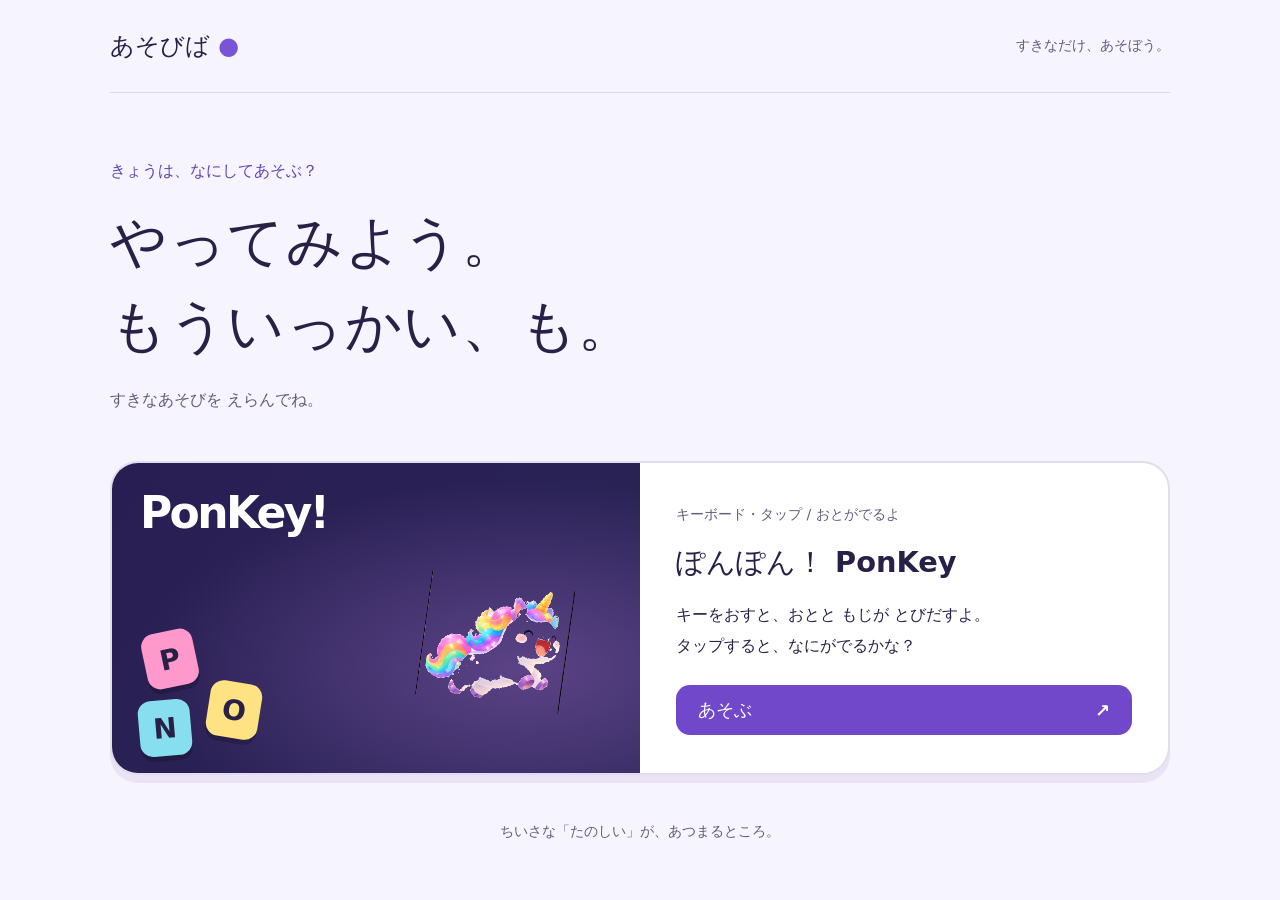
==== public/index.html @ 479d5c34 "initial commit" ====
<!doctype html>
<html lang="ja">
<head>
  <meta charset="utf-8">
  <meta name="viewport" content="width=device-width, initial-scale=1">
  <meta name="theme-color" content="#f6f4ff">
  <meta name="description" content="すきなあそびを、すきなだけ。キーボードやタップで楽しむ、こどものための小さな遊び場。">
  <title>あそびば</title>
  <link rel="stylesheet" href="./assets/style.css">
</head>
<body>
  <header class="site-header">
    <a class="brand" href="./" aria-label="あそびば ホーム">あそびば<span aria-hidden="true"> ●</span></a>
    <span class="header-note">すきなだけ、あそぼう。</span>
  </header>

  <main>
    <div class="intro">
      <p class="eyebrow">きょうは、なにしてあそぶ？</p>
      <h1>やってみよう。<br>もういっかい、も。</h1>
      <p>すきなあそびを えらんでね。</p>
    </div>

    <ul class="games" aria-label="あそびのいちらん">
      <!-- あそびを増やすときは、この li を複製してリンク・画像・説明を変更します。 -->
      <li>
        <a class="game-card" href="./ponkey/" aria-labelledby="ponkey-title" aria-describedby="ponkey-description ponkey-input">
          <div class="game-art" aria-hidden="true">
            <span class="game-wordmark">PonKey!</span>
            <img src="./ponkey/assets/unicorn.png" width="256" height="256" alt="" fetchpriority="high">
            <span class="key key-p">P</span>
            <span class="key key-o">O</span>
            <span class="key key-n">N</span>
          </div>
          <div class="game-info">
            <p class="game-input" id="ponkey-input">キーボード・タップ / おとがでるよ</p>
            <h2 id="ponkey-title">ぽんぽん！ PonKey</h2>
            <p id="ponkey-description">キーをおすと、おとと もじが とびだすよ。<br>タップすると、なにがでるかな？</p>
            <span class="play">あそぶ <span aria-hidden="true">↗</span></span>
          </div>
        </a>
      </li>
    </ul>
  </main>

  <footer>ちいさな「たのしい」が、あつまるところ。</footer>
</body>
</html>
---- public/assets/style.css ----
:root {
  color-scheme: light;
  font-family: ui-rounded, "Hiragino Maru Gothic ProN", "Hiragino Kaku Gothic ProN", system-ui, sans-serif;
  color: #292047;
  background: #f6f4ff;
  font-synthesis: none;
}

* { box-sizing: border-box; }
body { margin: 0; }
a { color: inherit; }

.site-header, main, footer {
  width: min(1060px, calc(100% - 48px));
  margin-inline: auto;
}

.site-header {
  display: flex;
  align-items: center;
  justify-content: space-between;
  gap: 20px;
  padding-block: 30px;
  border-bottom: 1px solid #ded9ee;
}

.brand { font-size: 1.5rem; font-weight: 900; text-decoration: none; }
.brand span { color: #7855d6; }
.header-note { font-size: .875rem; color: #665b7c; }
.intro { padding-block: 52px 30px; }
.eyebrow { color: #6344b6; font-weight: 700; }
h1 { margin: 18px 0; font-size: clamp(2rem, 5vw, 3.5rem); line-height: 1.5; letter-spacing: .03em; }
.intro > p:last-child { color: #665b7c; line-height: 1.8; }

.games { list-style: none; margin: 0; padding: 0; display: grid; gap: 28px; }
.game-card {
  display: grid;
  grid-template-columns: 1fr 1fr;
  overflow: hidden;
  text-decoration: none;
  border: 2px solid #e1dcee;
  border-radius: 28px;
  background: white;
  box-shadow: 0 8px 0 #e9e3f5;
  transition: transform .18s, border-color .18s;
}
.game-card:hover { transform: translateY(-4px); border-color: #9475dc; }
a:focus-visible { outline: 4px solid #7046cf; outline-offset: 6px; }
.game-art {
  position: relative;
  min-height: 310px;
  overflow: hidden;
  background: radial-gradient(ellipse at 78% 66%, #5c4387, transparent 65%), linear-gradient(130deg, #291e54, #292556);
}
.game-wordmark { position: absolute; left: 28px; top: 24px; color: white; font-size: 2.75rem; font-weight: 900; letter-spacing: -.06em; }
.game-art img { position: absolute; width: 245px; height: 245px; object-fit: contain; right: 22px; bottom: 8px; transform: rotate(8deg); }
.key { position: absolute; display: grid; place-items: center; width: 52px; height: 56px; border-radius: 13px; font-size: 1.75rem; font-weight: 900; box-shadow: 0 5px 0 #0003; }
.key-p { left: 32px; bottom: 86px; background: #ff99cb; transform: rotate(-12deg); }
.key-o { left: 96px; bottom: 35px; background: #ffe383; transform: rotate(9deg); }
.key-n { left: 27px; bottom: 17px; background: #87deef; transform: rotate(-5deg); }
.game-info { padding: 36px; align-self: center; }
.game-input { margin-top: 0; color: #665b7c; font-size: .875rem; line-height: 1.8; }
h2 { margin: 12px 0; font-size: clamp(1.35rem, 3vw, 1.8rem); line-height: 1.5; }
.game-info > p { line-height: 1.9; }
.play { display: flex; justify-content: space-between; align-items: center; gap: 24px; margin-top: 24px; padding: 13px 22px; border-radius: 14px; background: #7248cb; color: white; font-size: 1.125rem; font-weight: 800; }
footer { padding-block: 44px 30px; color: #665b7c; font-size: .875rem; text-align: center; line-height: 1.8; }

@media (max-width: 680px) {
  .site-header, main, footer { width: calc(100% - 32px); }
  .site-header { padding-block: 22px; flex-wrap: wrap; gap: 10px; }
  .intro { padding-block: 28px 22px; }
  .game-card { grid-template-columns: minmax(0, 1fr); }
  .game-art { min-height: 280px; }
  .game-art img { width: 220px; height: 220px; right: 10px; }
  .game-info { padding: 24px; }
}

@media (prefers-reduced-motion: reduce) {
  .game-card { transition: none; }
  .game-card:hover { transform: none; }
}
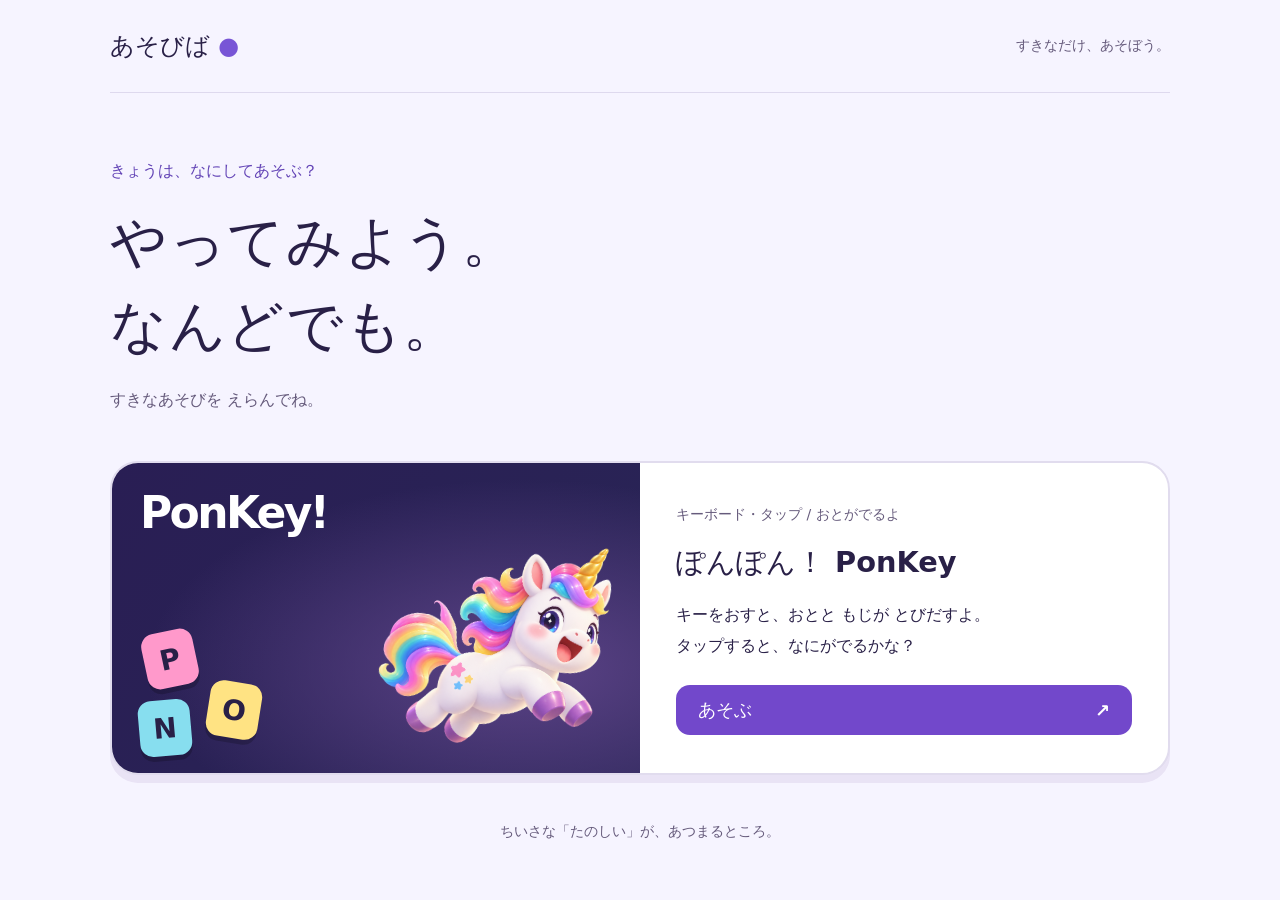
==== commit e33453ef: "Refresh PonKey artwork and smooth background transitions" ====
--- a/public/index.html
+++ b/public/index.html
@@ -17,7 +17,7 @@
   <main>
     <div class="intro">
       <p class="eyebrow">きょうは、なにしてあそぶ？</p>
-      <h1>やってみよう。<br>もういっかい、も。</h1>
+      <h1>やってみよう。<br>なんどでも。</h1>
       <p>すきなあそびを えらんでね。</p>
     </div>
 
